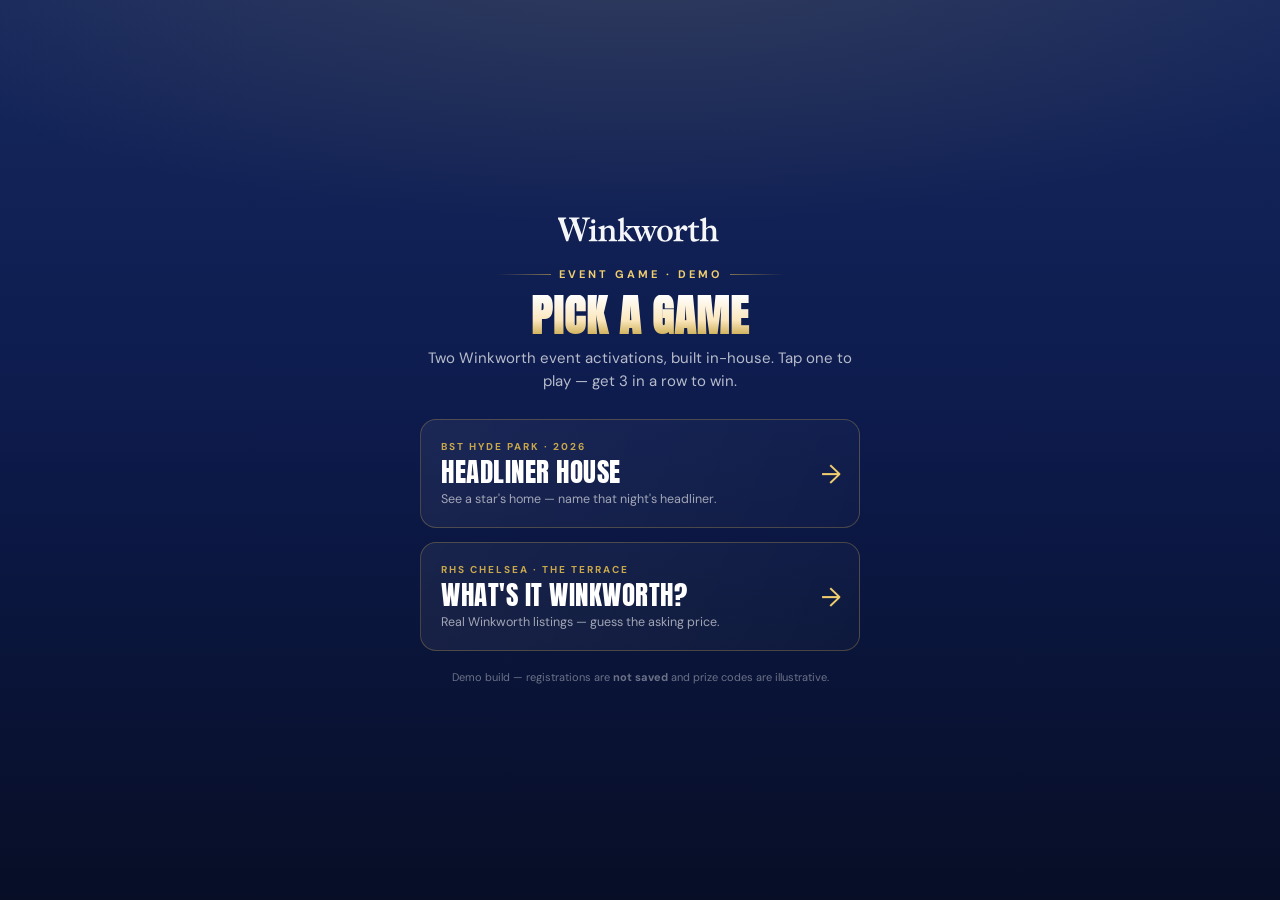
==== index.html @ 2dc1f5d2 "Winkworth event game — public demo (GitHub Pages) Static, backend-less demo of the BST and Chelsea q" ====
<!DOCTYPE html>
<html lang="en">
<head>
<meta charset="UTF-8">
<meta name="viewport" content="width=device-width, initial-scale=1.0">
<title>Winkworth · Event Game Demo</title>
<link rel="preconnect" href="https://fonts.googleapis.com">
<link rel="preconnect" href="https://fonts.gstatic.com" crossorigin>
<link href="https://fonts.googleapis.com/css2?family=Anton&family=DM+Sans:wght@400;500;600;700&display=swap" rel="stylesheet">
<style>
  :root{--navy:#0D1B4D;--navy-2:#16285E;--ink:#070E26;--gold:#C9A84C;--gold-2:#F0CE6E;--display:'Anton',sans-serif;--sans:'DM Sans',sans-serif}
  *{box-sizing:border-box;margin:0;padding:0;-webkit-tap-highlight-color:transparent}
  body{font-family:var(--sans);color:#fff;min-height:100dvh;background:var(--ink);
    background-image:
      radial-gradient(120% 60% at 50% -8%, rgba(201,168,76,0.16), transparent 55%),
      linear-gradient(180deg,var(--navy-2) 0%,var(--navy) 45%,var(--ink) 100%);
    display:flex;align-items:center;justify-content:center;padding:32px 22px}
  .wrap{width:100%;max-width:440px;text-align:center}
  .logo{height:30px;margin-bottom:18px;opacity:.96}
  .strip{display:flex;align-items:center;gap:8px;justify-content:center;margin-bottom:8px}
  .strip span{height:1px;flex:1;max-width:54px;background:linear-gradient(90deg,transparent,rgba(201,168,76,0.6))}
  .strip span:last-child{background:linear-gradient(90deg,rgba(201,168,76,0.6),transparent)}
  .eyebrow{color:var(--gold-2);font-size:11px;letter-spacing:3px;text-transform:uppercase;font-weight:700}
  h1{font-family:var(--display);text-transform:uppercase;font-size:44px;line-height:.95;letter-spacing:1px;margin:14px 0 10px;
    background:linear-gradient(180deg,#fff,#FBE7BC 60%,var(--gold));-webkit-background-clip:text;background-clip:text;-webkit-text-fill-color:transparent}
  .sub{color:rgba(255,255,255,0.7);font-size:15px;line-height:1.55;margin-bottom:26px}
  .card{display:block;text-decoration:none;color:#fff;text-align:left;position:relative;overflow:hidden;
    border:1px solid rgba(201,168,76,0.3);border-radius:16px;padding:20px;margin-bottom:14px;
    background:linear-gradient(110deg,rgba(255,255,255,0.06),rgba(255,255,255,0.02));transition:transform .1s,border-color .15s}
  .card:hover{border-color:rgba(240,206,110,0.75)}
  .card:active{transform:scale(.985)}
  .card .ev{font-size:10px;color:var(--gold);letter-spacing:2px;text-transform:uppercase;font-weight:700;margin-bottom:5px}
  .card .nm{font-family:var(--display);font-size:27px;text-transform:uppercase;letter-spacing:.5px;line-height:1}
  .card .ds{font-size:12.5px;color:rgba(255,255,255,0.6);margin-top:6px}
  .card .go{position:absolute;right:18px;top:50%;transform:translateY(-50%);color:var(--gold-2);font-size:26px}
  .note{font-size:11px;color:rgba(255,255,255,0.4);margin-top:18px;line-height:1.5}
</style>
</head>
<body>
  <div class="wrap">
    <img class="logo" src="logo-light.svg" alt="Winkworth">
    <div class="strip"><span></span><div class="eyebrow">Event Game · Demo</div><span></span></div>
    <h1>Pick a Game</h1>
    <div class="sub">Two Winkworth event activations, built in-house. Tap one to play — get 3 in a row to win.</div>

    <a class="card" href="bst.html">
      <div class="ev">BST Hyde Park · 2026</div>
      <div class="nm">Headliner House</div>
      <div class="ds">See a star's home — name that night's headliner.</div>
      <div class="go">→</div>
    </a>

    <a class="card" href="chelsea.html">
      <div class="ev">RHS Chelsea · The Terrace</div>
      <div class="nm">What's it Winkworth?</div>
      <div class="ds">Real Winkworth listings — guess the asking price.</div>
      <div class="go">→</div>
    </a>

    <div class="note">Demo build — registrations are <strong>not saved</strong> and prize codes are illustrative.</div>
  </div>
</body>
</html>
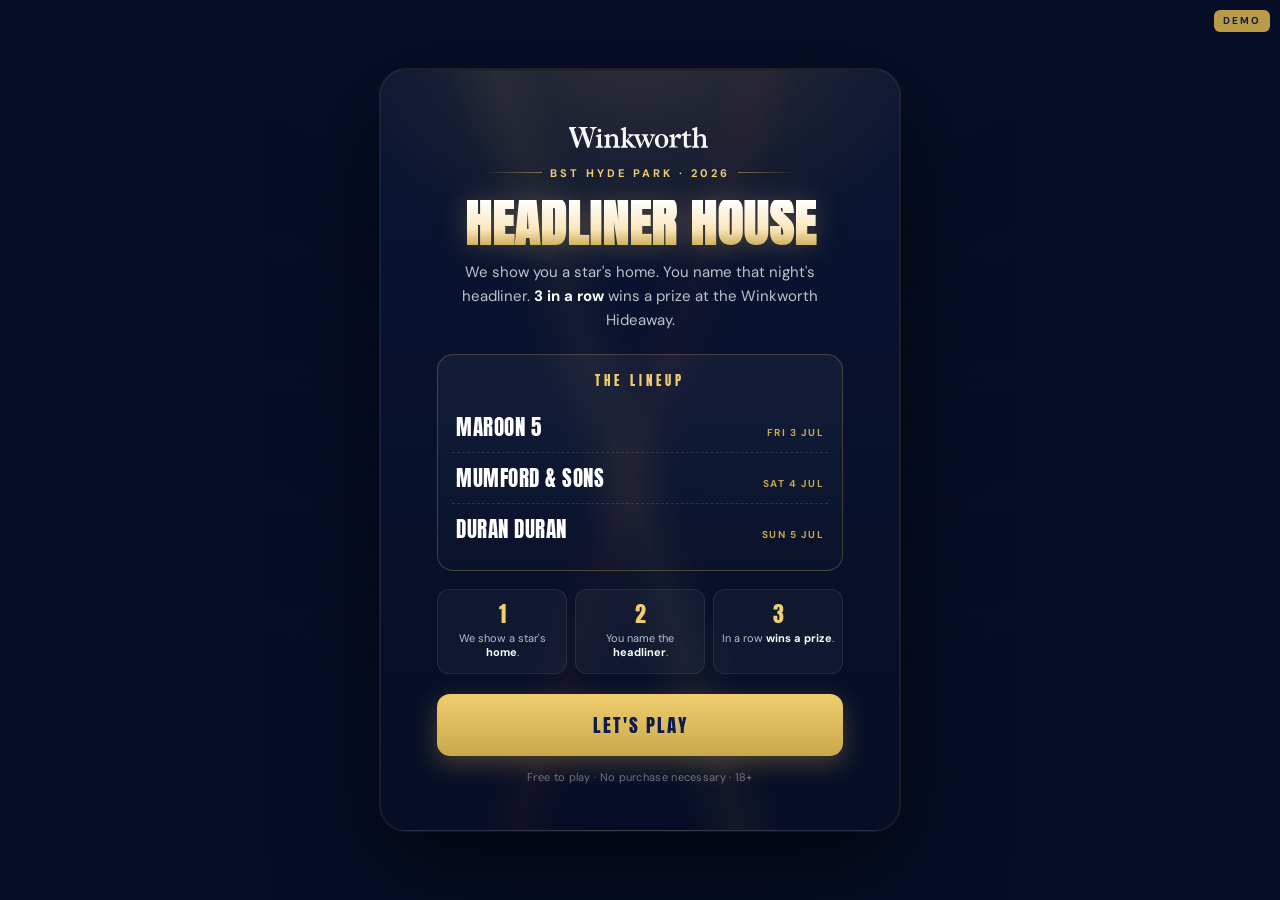
==== commit 5b4995a8: "BST-only: quiz is now the landing page; remove Chelsea Co-Authored-By: Claude Opus 4.8 <noreply@anth" ====
--- a/index.html
+++ b/index.html
@@ -2,62 +2,104 @@
 <html lang="en">
 <head>
 <meta charset="UTF-8">
-<meta name="viewport" content="width=device-width, initial-scale=1.0">
-<title>Winkworth · Event Game Demo</title>
+<meta name="viewport" content="width=device-width, initial-scale=1.0, maximum-scale=1.0, user-scalable=no">
+<title>Winkworth · Headliner House</title>
 <link rel="preconnect" href="https://fonts.googleapis.com">
 <link rel="preconnect" href="https://fonts.gstatic.com" crossorigin>
 <link href="https://fonts.googleapis.com/css2?family=Anton&family=DM+Sans:wght@400;500;600;700&display=swap" rel="stylesheet">
-<style>
-  :root{--navy:#0D1B4D;--navy-2:#16285E;--ink:#070E26;--gold:#C9A84C;--gold-2:#F0CE6E;--display:'Anton',sans-serif;--sans:'DM Sans',sans-serif}
-  *{box-sizing:border-box;margin:0;padding:0;-webkit-tap-highlight-color:transparent}
-  body{font-family:var(--sans);color:#fff;min-height:100dvh;background:var(--ink);
-    background-image:
-      radial-gradient(120% 60% at 50% -8%, rgba(201,168,76,0.16), transparent 55%),
-      linear-gradient(180deg,var(--navy-2) 0%,var(--navy) 45%,var(--ink) 100%);
-    display:flex;align-items:center;justify-content:center;padding:32px 22px}
-  .wrap{width:100%;max-width:440px;text-align:center}
-  .logo{height:30px;margin-bottom:18px;opacity:.96}
-  .strip{display:flex;align-items:center;gap:8px;justify-content:center;margin-bottom:8px}
-  .strip span{height:1px;flex:1;max-width:54px;background:linear-gradient(90deg,transparent,rgba(201,168,76,0.6))}
-  .strip span:last-child{background:linear-gradient(90deg,rgba(201,168,76,0.6),transparent)}
-  .eyebrow{color:var(--gold-2);font-size:11px;letter-spacing:3px;text-transform:uppercase;font-weight:700}
-  h1{font-family:var(--display);text-transform:uppercase;font-size:44px;line-height:.95;letter-spacing:1px;margin:14px 0 10px;
-    background:linear-gradient(180deg,#fff,#FBE7BC 60%,var(--gold));-webkit-background-clip:text;background-clip:text;-webkit-text-fill-color:transparent}
-  .sub{color:rgba(255,255,255,0.7);font-size:15px;line-height:1.55;margin-bottom:26px}
-  .card{display:block;text-decoration:none;color:#fff;text-align:left;position:relative;overflow:hidden;
-    border:1px solid rgba(201,168,76,0.3);border-radius:16px;padding:20px;margin-bottom:14px;
-    background:linear-gradient(110deg,rgba(255,255,255,0.06),rgba(255,255,255,0.02));transition:transform .1s,border-color .15s}
-  .card:hover{border-color:rgba(240,206,110,0.75)}
-  .card:active{transform:scale(.985)}
-  .card .ev{font-size:10px;color:var(--gold);letter-spacing:2px;text-transform:uppercase;font-weight:700;margin-bottom:5px}
-  .card .nm{font-family:var(--display);font-size:27px;text-transform:uppercase;letter-spacing:.5px;line-height:1}
-  .card .ds{font-size:12.5px;color:rgba(255,255,255,0.6);margin-top:6px}
-  .card .go{position:absolute;right:18px;top:50%;transform:translateY(-50%);color:var(--gold-2);font-size:26px}
-  .note{font-size:11px;color:rgba(255,255,255,0.4);margin-top:18px;line-height:1.5}
-</style>
+<link rel="stylesheet" href="quiz.css">
+<!-- Festival theme is the default in quiz.css — no overrides needed for BST -->
 </head>
 <body>
-  <div class="wrap">
-    <img class="logo" src="logo-light.svg" alt="Winkworth">
-    <div class="strip"><span></span><div class="eyebrow">Event Game · Demo</div><span></span></div>
-    <h1>Pick a Game</h1>
-    <div class="sub">Two Winkworth event activations, built in-house. Tap one to play — get 3 in a row to win.</div>
+<div id="app">
+  <section id="s-intro" class="screen center active"></section>
+  <section id="s-days" class="screen center"></section>
+  <section id="s-game" class="screen"></section>
+  <section id="s-locked" class="screen center"></section>
+</div>
 
-    <a class="card" href="bst.html">
-      <div class="ev">BST Hyde Park · 2026</div>
-      <div class="nm">Headliner House</div>
-      <div class="ds">See a star's home — name that night's headliner.</div>
-      <div class="go">→</div>
-    </a>
-
-    <a class="card" href="chelsea.html">
-      <div class="ev">RHS Chelsea · The Terrace</div>
-      <div class="nm">What's it Winkworth?</div>
-      <div class="ds">Real Winkworth listings — guess the asking price.</div>
-      <div class="go">→</div>
-    </a>
-
-    <div class="note">Demo build — registrations are <strong>not saved</strong> and prize codes are illustrative.</div>
-  </div>
+<script>
+/* ============================================================
+   EVENT CONFIG — BST Hyde Park.  Edit this block to update the event.
+   The engine (quiz-engine.js) and styles (quiz.css) are shared.
+   ============================================================ */
+window.CONFIG = {
+  demo: true,
+  event: "bst-2026",
+  brand: "Winkworth",
+  logo: "logo-light.svg",
+  logoNavy: "logo-navy.svg",
+  eyebrow: "BST Hyde Park · 2026",
+  title: "Headliner House",
+  lede: "We show you a star's home. You name that night's headliner. <strong>3 in a row</strong> wins a prize at the Winkworth Hideaway.",
+  prompt: "Whose house is this?",
+  unit: "House",
+  collectAt: "Winkworth Hideaway",
+  streakToWin: 3,
+  attemptsPerDay: 3,
+  lineupTitle: "The Lineup",
+  consentText: "I agree to be contacted by Winkworth about properties and services. I can opt out at any time.",
+  steps: [
+    ["1", "We show a star's <strong>home</strong>."],
+    ["2", "You name the <strong>headliner</strong>."],
+    ["3", "In a row <strong>wins a prize</strong>."],
+  ],
+  // Dates verified against bst-hydepark.com: 3 Jul 2026 = Friday, 4th = Saturday, 5th = Sunday.
+  days: [
+    {
+      id: "fri", title: "Maroon 5", tag: "Fri 3 Jul",
+      questions: [
+        { clue: "A 1930s ranch-style estate in Pacific Palisades, Los Angeles — bought from Ben Affleck & Jennifer Garner, and once owned by Hollywood legend Gregory Peck.",
+          style: "Ranch Estate · LA", img: "https://images.unsplash.com/photo-1564013799919-ab600027ffc6?w=700&q=80",
+          options: ["Maroon 5", "Mumford & Sons", "Duran Duran"], answer: 0,
+          fact: "Adam Levine and Behati Prinsloo bought the Pacific Palisades home from the Afflecks in 2019." },
+        { clue: "A gated estate in the exclusive Riviera area of Los Angeles, home to a chart-topping pop-rock frontman.",
+          style: "Gated Estate · LA", img: "https://images.unsplash.com/photo-1600596542815-ffad4c1539a9?w=700&q=80",
+          options: ["Duran Duran", "Maroon 5", "Mumford & Sons"], answer: 1,
+          fact: "LA's Riviera neighbourhood is a long-time celebrity enclave." },
+        { clue: "A West London band with deep Putney roots — they were even named in a pub by Putney Bridge.",
+          style: "West London", img: "https://images.unsplash.com/photo-1570129477492-45c003329943?w=700&q=80",
+          options: ["Maroon 5", "Mumford & Sons", "Duran Duran"], answer: 1,
+          fact: "Mumford & Sons formed in West London in 2007." },
+      ],
+    },
+    {
+      id: "sat", title: "Mumford & Sons", tag: "Sat 4 Jul",
+      questions: [
+        { clue: "A 16th-century farmhouse deep in the Devon countryside — a world away from the festival stage.",
+          style: "Farmhouse · Devon", img: "https://images.unsplash.com/photo-1505691938895-1758d7feb511?w=700&q=80",
+          options: ["Mumford & Sons", "Maroon 5", "Duran Duran"], answer: 0,
+          fact: "Devon is a popular rural retreat for British musicians." },
+        { clue: "A Grade I listed manor in Wiltshire, all honey-coloured stone and walled gardens.",
+          style: "Manor · Wiltshire", img: "https://images.unsplash.com/photo-1558618666-fcd25c85cd64?w=700&q=80",
+          options: ["Duran Duran", "Mumford & Sons", "Maroon 5"], answer: 1,
+          fact: "Grade I listings cover only about 2.5% of listed buildings in England." },
+        { clue: "A converted Victorian penthouse in Battersea — high above the Thames in South West London.",
+          style: "Penthouse · Battersea", img: "https://images.unsplash.com/photo-1522708323590-d24dbb6b0267?w=700&q=80",
+          options: ["Mumford & Sons", "Duran Duran", "Maroon 5"], answer: 0,
+          fact: "Battersea has become one of London's most sought-after riverside districts." },
+      ],
+    },
+    {
+      id: "sun", title: "Duran Duran", tag: "Sun 5 Jul",
+      questions: [
+        { clue: "A working farm in Gloucestershire owned by a former guitarist of a famous 1980s English band — a world away from his old London penthouse.",
+          style: "Working Farm · Glos", img: "https://images.unsplash.com/photo-1500382017468-9049fed747ef?w=700&q=80",
+          options: ["Duran Duran", "Maroon 5", "Mumford & Sons"], answer: 0,
+          fact: "Andy Taylor's old London penthouse was reportedly large enough to play cricket inside." },
+        { clue: "One of the most stylish bands of the New Romantic era — formed in Birmingham at the end of the 1970s.",
+          style: "Birmingham · 1978", img: "https://images.unsplash.com/photo-1449844908441-8195dad5cd97?w=700&q=80",
+          options: ["Mumford & Sons", "Duran Duran", "Maroon 5"], answer: 1,
+          fact: "Duran Duran formed in Birmingham in 1978." },
+        { clue: "A sun-drenched 1930s ranch estate in the Pacific Palisades, Los Angeles — palms, pool and an A-list pop frontman.",
+          style: "Ranch · LA", img: "https://images.unsplash.com/photo-1564013799919-ab600027ffc6?w=700&q=80",
+          options: ["Maroon 5", "Mumford & Sons", "Duran Duran"], answer: 0,
+          fact: "The Palisades is one of LA's priciest neighbourhoods." },
+      ],
+    },
+  ],
+};
+</script>
+<script src="quiz-engine.js"></script>
 </body>
 </html>
--- a/quiz.css
+++ b/quiz.css
@@ -0,0 +1,154 @@
+/* ============================================================
+   Winkworth Quiz — shared stylesheet
+   Theme variables in :root are the FESTIVAL defaults.
+   Each event page can override them in an inline <style> to re-theme.
+   ============================================================ */
+:root{
+  --navy:#0D1B4D; --navy-2:#16285E; --ink:#070E26;
+  --gold:#C9A84C; --gold-2:#F0CE6E; --cream:#F5F3EF;
+  --display:'Anton',sans-serif; --sans:'DM Sans',sans-serif;
+  /* themeable mood */
+  --glow-1:rgba(255,107,74,0.28); --glow-1b:rgba(224,69,123,0.12); --glow-2:rgba(240,206,110,0.22);
+  --beam-a:rgba(240,206,110,0.10); --beam-b:rgba(255,107,74,0.08);
+  --title-grad:linear-gradient(180deg,#fff 0%,#FBE7BC 60%,var(--gold) 100%);
+  /* event backdrop — crowded open-air concert, heavily darkened so the card leads.
+     Swap this URL for the BST Hyde Park header image any time. */
+  --event-bg:url('https://images.unsplash.com/photo-1501281668745-f7f57925c3b4?w=1600&q=80');
+}
+*{box-sizing:border-box;margin:0;padding:0;-webkit-tap-highlight-color:transparent}
+body{
+  font-family:var(--sans);color:#fff;min-height:100dvh;background-color:var(--ink);
+  background-image:
+    linear-gradient(180deg, rgba(7,14,38,0.84) 0%, rgba(7,14,38,0.74) 42%, rgba(7,14,38,0.94) 100%),
+    var(--event-bg);
+  background-size:cover; background-position:center; background-repeat:no-repeat;
+  background-attachment:fixed;
+}
+/* extra vignette so the photo never competes with the card */
+body::before{content:"";position:fixed;inset:0;z-index:0;pointer-events:none;
+  background:radial-gradient(125% 80% at 50% -5%, transparent 32%, rgba(7,14,38,0.6) 100%);}
+
+#app{
+  position:relative;z-index:1;width:100%;max-width:520px;margin:0 auto;min-height:100dvh;
+  display:flex;flex-direction:column;overflow:hidden;
+  background:
+    radial-gradient(120% 60% at 50% -6%, rgba(201,168,76,0.20) 0%, transparent 55%),
+    linear-gradient(180deg, rgba(11,21,52,0.86) 0%, rgba(7,14,38,0.93) 100%);
+}
+#app::before{content:"";position:absolute;inset:0;pointer-events:none;z-index:0;opacity:.5;
+  background:
+    linear-gradient(72deg, transparent 40%, var(--beam-a) 47%, transparent 54%),
+    linear-gradient(108deg, transparent 44%, var(--beam-b) 50%, transparent 56%);}
+.screen{position:relative;z-index:1;flex:1;min-height:100dvh;display:none;flex-direction:column;padding:30px 24px 38px}
+.screen.active{display:flex}
+.center{justify-content:center;text-align:center}
+
+/* ---- Desktop / tablet: card floats on the concert backdrop ---- */
+@media (min-width:600px){
+  body{display:flex;align-items:center;justify-content:center;padding:40px 24px}
+  #app{
+    min-height:auto;border-radius:26px;border:1px solid rgba(255,255,255,0.07);
+    box-shadow:0 36px 100px rgba(0,0,0,0.6), 0 0 0 1px rgba(201,168,76,0.16);
+  }
+  .screen{min-height:min(82dvh,720px);padding:52px 56px 46px}
+  .poster-title{font-size:58px}
+  .q-img{height:212px}
+}
+
+.logo{display:block;height:26px;margin:2px auto 0;opacity:.96}
+.ticketstrip{display:flex;align-items:center;gap:8px;justify-content:center;margin:16px 0 6px}
+.ticketstrip span{height:1px;flex:1;max-width:60px;background:linear-gradient(90deg,transparent,rgba(201,168,76,0.6))}
+.ticketstrip span:last-child{background:linear-gradient(90deg,rgba(201,168,76,0.6),transparent)}
+.eyebrow{color:var(--gold-2);font-size:11px;letter-spacing:3px;text-transform:uppercase;font-weight:700;text-align:center}
+
+.poster-title{font-family:var(--display);text-transform:uppercase;line-height:.92;letter-spacing:1px;
+  font-size:52px;text-align:center;margin:14px 0 12px;
+  background:var(--title-grad);-webkit-background-clip:text;background-clip:text;-webkit-text-fill-color:transparent;
+  filter:drop-shadow(0 2px 14px rgba(240,206,110,0.25))}
+.lede{color:rgba(255,255,255,0.74);font-size:15px;line-height:1.6;margin-bottom:22px;text-align:center}
+.lede strong{color:#fff}
+
+.lineup{border:1px solid rgba(201,168,76,0.3);border-radius:16px;padding:16px 14px;margin-bottom:18px;
+  background:linear-gradient(180deg,rgba(255,255,255,0.05),rgba(255,255,255,0.01))}
+.lineup .hdr{font-family:var(--display);font-size:13px;letter-spacing:4px;color:var(--gold-2);text-align:center;text-transform:uppercase;margin-bottom:12px}
+.lineup-row{display:flex;justify-content:space-between;align-items:baseline;gap:10px;padding:9px 4px;border-bottom:1px dashed rgba(255,255,255,0.12)}
+.lineup-row:last-child{border-bottom:none}
+.lineup-row .name{font-family:var(--display);font-size:21px;text-transform:uppercase;letter-spacing:.5px;color:#fff}
+.lineup-row .date{font-size:10px;letter-spacing:1.5px;text-transform:uppercase;color:var(--gold);white-space:nowrap;font-weight:700}
+
+.prize-strip{display:flex;align-items:center;gap:11px;border:1px solid rgba(201,168,76,0.3);background:rgba(201,168,76,0.1);border-radius:14px;padding:14px 16px;margin-bottom:18px}
+.prize-strip .ic{font-size:24px}
+.prize-strip .tx{font-size:13.5px;color:rgba(255,255,255,0.85);line-height:1.45;text-align:left}
+.prize-strip .tx strong{display:block;color:var(--gold-2);font-size:12px;letter-spacing:.5px}
+
+.how{display:flex;gap:8px;margin-bottom:20px}
+.how-step{flex:1;background:rgba(255,255,255,0.04);border:1px solid rgba(255,255,255,0.08);border-radius:12px;padding:13px 8px;text-align:center}
+.how-step .n{font-family:var(--display);font-size:22px;color:var(--gold-2);line-height:1}
+.how-step .t{font-size:11px;color:rgba(255,255,255,0.72);line-height:1.35;margin-top:6px}
+.how-step .t strong{color:#fff}
+
+.btn{width:100%;border:none;border-radius:13px;padding:17px;font-family:var(--display);font-size:19px;letter-spacing:2px;text-transform:uppercase;cursor:pointer;transition:transform .1s,filter .15s}
+.btn:active{transform:scale(.97)}
+.btn-gold{background:linear-gradient(180deg,var(--gold-2),var(--gold));color:var(--navy);box-shadow:0 8px 26px rgba(201,168,76,0.32)}
+.btn-gold:hover{filter:brightness(1.05)}
+.btn-ghost{background:rgba(255,255,255,0.06);color:#fff;border:1px solid rgba(255,255,255,0.18)}
+.btn-sans{font-family:var(--sans);font-weight:700;font-size:16px;letter-spacing:.3px;text-transform:none}
+.fine{color:rgba(255,255,255,0.4);font-size:11px;text-align:center;margin-top:14px;letter-spacing:.3px}
+
+.day-card{position:relative;border:1px solid rgba(201,168,76,0.28);border-radius:15px;padding:18px;margin-bottom:12px;cursor:pointer;overflow:hidden;
+  background:linear-gradient(110deg,rgba(255,255,255,0.06),rgba(255,255,255,0.02));transition:transform .1s,border-color .15s}
+.day-card:active{transform:scale(.98)}
+.day-card:hover{border-color:rgba(240,206,110,0.7)}
+.day-card .date{font-size:10px;color:var(--gold);letter-spacing:2px;text-transform:uppercase;font-weight:700;margin-bottom:4px}
+.day-card .artist{font-family:var(--display);font-size:30px;text-transform:uppercase;letter-spacing:.5px;line-height:1}
+.day-card .go{position:absolute;right:16px;top:50%;transform:translateY(-50%);color:var(--gold-2);font-size:24px}
+
+.game-top{display:flex;align-items:center;justify-content:space-between;margin-bottom:14px}
+.game-top .now{font-family:var(--display);font-size:18px;text-transform:uppercase;letter-spacing:.5px;line-height:1}
+.game-top .sub{font-size:9px;color:var(--gold);letter-spacing:1.5px;text-transform:uppercase;margin-top:3px}
+.streak-wrap{text-align:right}
+.streak-wrap .lbl{font-size:8px;color:rgba(255,255,255,0.45);letter-spacing:1.5px;text-transform:uppercase;margin-bottom:4px}
+.stars{display:flex;gap:5px;justify-content:flex-end}
+.star{width:16px;height:16px;opacity:.3}
+.star.on{opacity:1;filter:drop-shadow(0 0 5px rgba(240,206,110,0.6))}
+.q-card{border:1px solid rgba(255,255,255,0.1);border-radius:18px;overflow:hidden;margin-bottom:16px;background:rgba(255,255,255,0.03)}
+.q-img{height:172px;position:relative;background:linear-gradient(160deg,var(--navy-2),var(--navy))}
+.q-img img{width:100%;height:100%;object-fit:cover;display:block}
+.q-img .ov{position:absolute;inset:0;background:linear-gradient(to top,rgba(7,14,38,0.85),transparent 55%)}
+.q-badge{position:absolute;bottom:12px;left:12px;background:rgba(201,168,76,0.9);color:var(--navy);font-size:11px;font-weight:700;letter-spacing:.5px;text-transform:uppercase;padding:6px 13px;border-radius:20px}
+.q-disc{position:absolute;bottom:13px;right:12px;font-size:9px;color:rgba(255,255,255,0.65);font-style:italic;max-width:46%;text-align:right}
+.q-body{padding:16px 18px 4px}
+.q-counter{font-size:9px;color:var(--gold);letter-spacing:1.5px;text-transform:uppercase;text-align:center;margin-bottom:9px;font-weight:700}
+.q-clue{font-size:15px;line-height:1.55;color:rgba(255,255,255,0.92);text-align:center}
+.q-prompt{font-family:var(--display);font-size:15px;text-transform:uppercase;letter-spacing:2px;color:rgba(255,255,255,0.5);text-align:center;margin:14px 0 10px}
+.opts{display:flex;flex-direction:column;gap:10px}
+.opt{width:100%;border:1.5px solid rgba(201,168,76,0.35);background:rgba(255,255,255,0.04);color:#fff;border-radius:12px;padding:15px;font-family:var(--display);font-size:18px;letter-spacing:1px;text-transform:uppercase;cursor:pointer;transition:transform .1s,background .15s,border-color .15s}
+.opt:active{transform:scale(.98)}
+.opt:hover{border-color:var(--gold-2)}
+.opt.correct{background:linear-gradient(180deg,rgba(63,167,118,0.5),rgba(45,106,79,0.4));border-color:#43c98c}
+.opt.wrong{background:rgba(180,52,52,0.4);border-color:#e08585}
+.opt:disabled{cursor:default}
+.fact{border:1px solid rgba(201,168,76,0.3);background:rgba(201,168,76,0.1);border-radius:11px;padding:12px 14px;margin-top:14px;font-size:12.5px;color:rgba(255,255,255,0.82);line-height:1.5}
+.fact strong{color:var(--gold-2)}
+.big-num{font-family:var(--display);font-size:84px;line-height:.9;color:var(--gold-2);filter:drop-shadow(0 0 18px rgba(240,206,110,0.4))}
+
+#modal{position:fixed;inset:0;background:rgba(7,14,38,0.78);backdrop-filter:blur(3px);display:flex;align-items:center;justify-content:center;padding:20px;z-index:50}
+.sheet{width:100%;max-width:390px;background:linear-gradient(180deg,var(--navy-2),var(--navy));border:1px solid rgba(201,168,76,0.35);border-radius:20px;padding:26px 22px;max-height:94dvh;overflow:auto}
+.field{margin-bottom:13px;text-align:left}
+.field label{display:block;color:var(--gold-2);font-size:10px;font-weight:700;letter-spacing:1px;text-transform:uppercase;margin-bottom:5px}
+.field input{width:100%;padding:13px;border-radius:11px;border:1px solid rgba(255,255,255,0.16);background:rgba(255,255,255,0.07);color:#fff;font-family:var(--sans);font-size:15px;outline:none}
+.field input:focus{border-color:var(--gold-2)}
+.consent{display:flex;gap:9px;align-items:flex-start;margin:6px 0 16px;text-align:left}
+.consent input{margin-top:2px;width:18px;height:18px;flex-shrink:0;accent-color:var(--gold)}
+.consent label{font-size:11px;color:rgba(255,255,255,0.6);line-height:1.5}
+.err{color:#ffb4b4;font-size:12px;text-align:center;margin-top:10px;min-height:16px}
+
+.ticket{position:relative;background:linear-gradient(160deg,var(--gold-2),var(--gold));color:var(--navy);border-radius:16px;padding:22px 20px;margin-bottom:18px;text-align:center;overflow:hidden}
+.ticket::before,.ticket::after{content:"";position:absolute;width:26px;height:26px;border-radius:50%;background:var(--navy);top:50%;transform:translateY(-50%)}
+.ticket::before{left:-13px}.ticket::after{right:-13px}
+.ticket .admit{font-family:var(--display);font-size:11px;letter-spacing:5px;text-transform:uppercase;opacity:.6}
+.ticket .logo-navy{height:20px;margin:8px auto 12px;display:block}
+.ticket .perf{border-top:2px dashed rgba(13,27,77,0.35);margin:12px -20px}
+.ticket .clabel{font-size:9px;letter-spacing:2px;text-transform:uppercase;font-weight:700;opacity:.65;margin-bottom:4px}
+.ticket .code{font-family:var(--display);font-size:34px;letter-spacing:4px}
+.trophy{width:60px;height:60px;border-radius:50%;background:linear-gradient(180deg,var(--gold-2),var(--gold));display:flex;align-items:center;justify-content:center;margin:0 auto 14px;box-shadow:0 8px 24px rgba(201,168,76,0.4)}
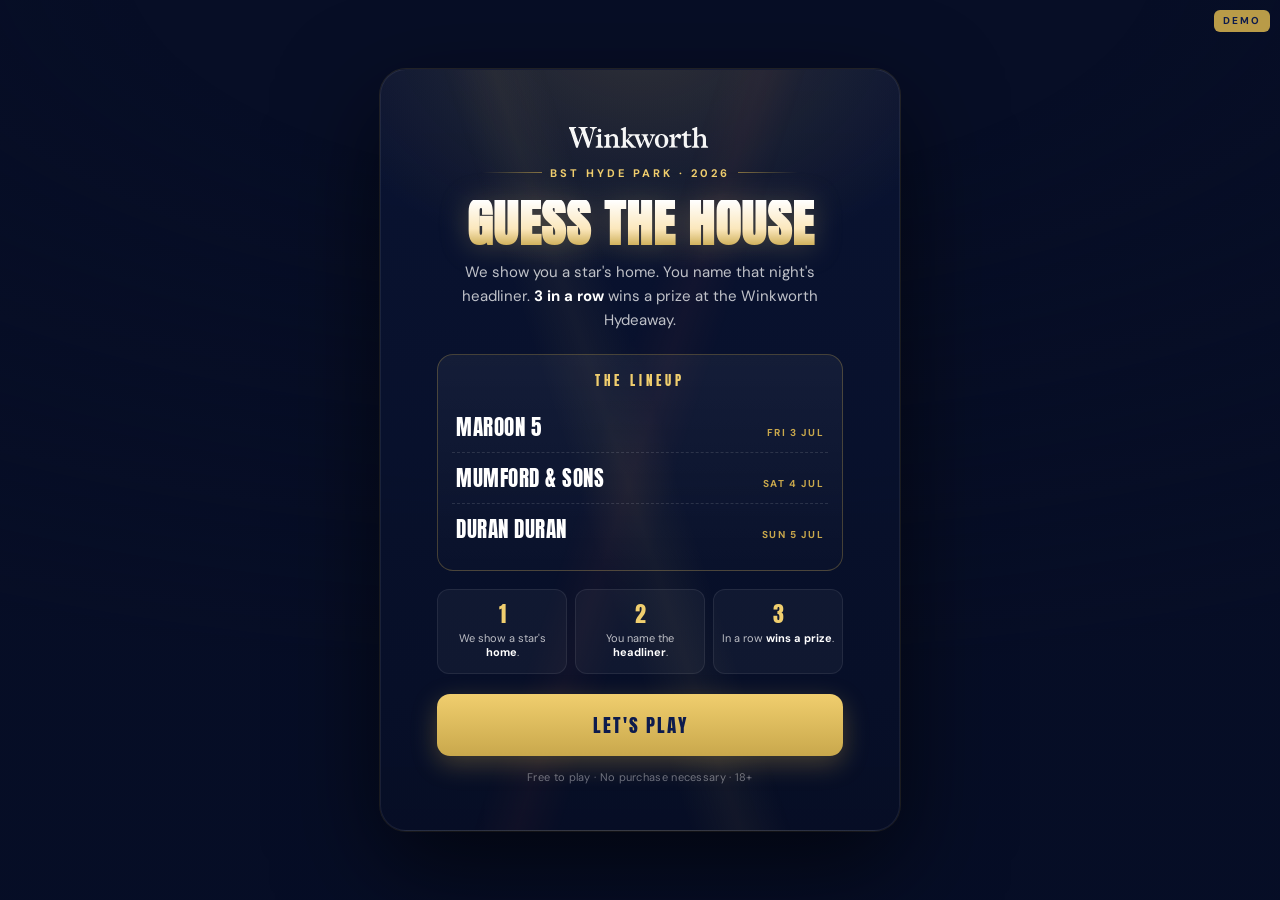
==== commit 4b5aa21d: "Sync: Guess the House rename, Hydeaway, teacup, optional-consent engine Co-Authored-By: Claude Opus " ====
--- a/index.html
+++ b/index.html
@@ -3,7 +3,7 @@
 <head>
 <meta charset="UTF-8">
 <meta name="viewport" content="width=device-width, initial-scale=1.0, maximum-scale=1.0, user-scalable=no">
-<title>Winkworth · Headliner House</title>
+<title>Winkworth · Guess the House</title>
 <link rel="preconnect" href="https://fonts.googleapis.com">
 <link rel="preconnect" href="https://fonts.gstatic.com" crossorigin>
 <link href="https://fonts.googleapis.com/css2?family=Anton&family=DM+Sans:wght@400;500;600;700&display=swap" rel="stylesheet">
@@ -30,11 +30,12 @@
   logo: "logo-light.svg",
   logoNavy: "logo-navy.svg",
   eyebrow: "BST Hyde Park · 2026",
-  title: "Headliner House",
-  lede: "We show you a star's home. You name that night's headliner. <strong>3 in a row</strong> wins a prize at the Winkworth Hideaway.",
+  title: "Guess the House",
+  lede: "We show you a star's home. You name that night's headliner. <strong>3 in a row</strong> wins a prize at the Winkworth Hydeaway.",
   prompt: "Whose house is this?",
   unit: "House",
-  collectAt: "Winkworth Hideaway",
+  collectAt: "Winkworth Hydeaway",
+  prizeName: "Winkworth teacup",
   streakToWin: 3,
   attemptsPerDay: 3,
   lineupTitle: "The Lineup",
